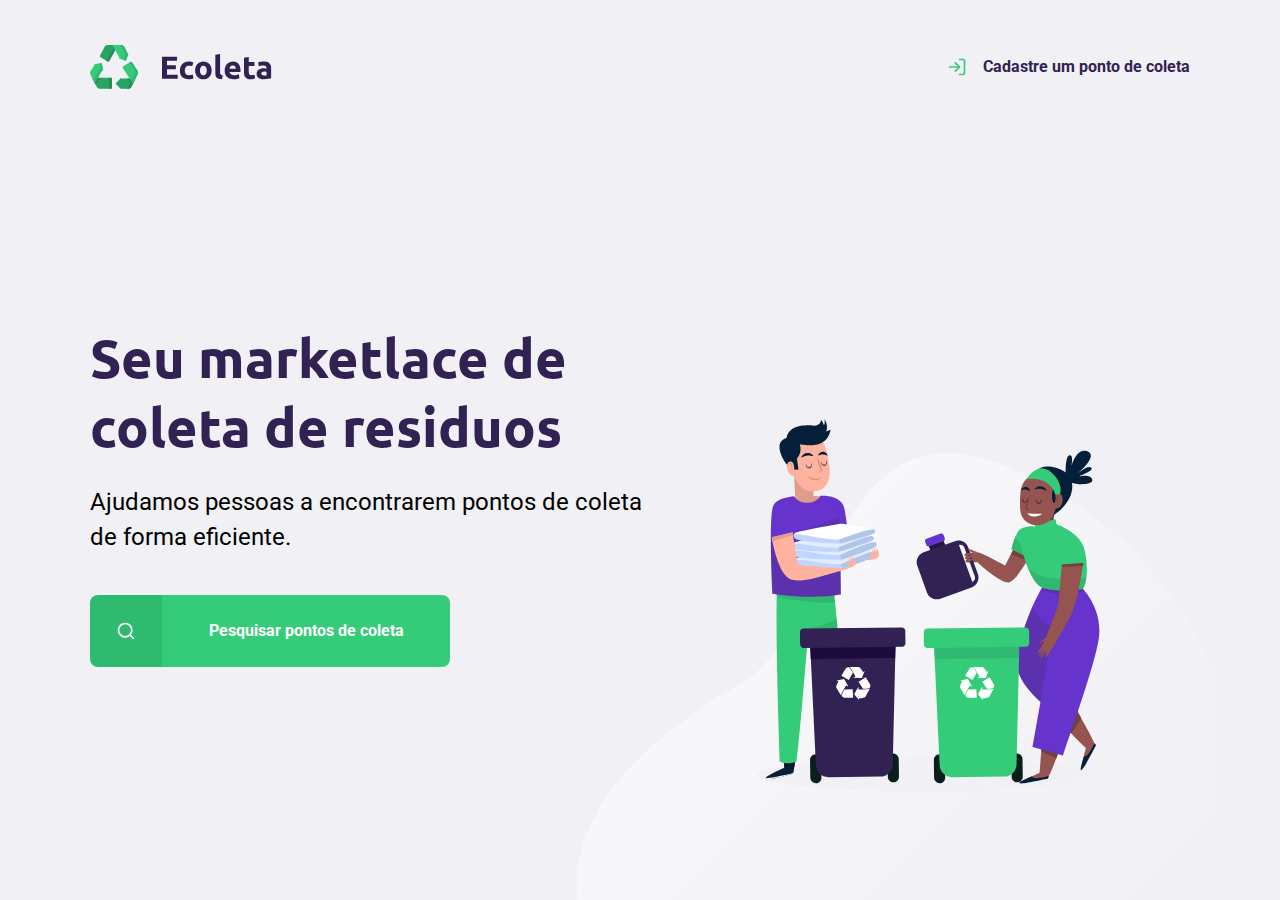
==== index.html @ 972e434b "Home page do Front-end da aplicação" ====
<!DOCTYPE html>
<html lang="pt_br">
  <head>
    <meta charset="UTF-8" />
    <meta name="viewport" content="width=device-width, initial-scale=1.0" />
    <title>Ecoleta</title>

    <link
      href="https://fonts.googleapis.com/css2?family=Roboto:wght@300;700&display=swap"
      rel="stylesheet"
    />
    <link
      href="https://fonts.googleapis.com/css2?family=Ubuntu:wght@700&display=swap"
      rel="stylesheet"
    />

    <link rel="stylesheet" href="/styles/main.css" />
  </head>
  <body>
    <div id="page-home">
      <div class="content">
        <header>
          <img src="/assets/logo.svg" alt="Logomarca" />
          <a href="#">
            <span></span>
            Cadastre um ponto de coleta
          </a>
        </header>

        <main>
          <h1>Seu marketlace de coleta de residuos</h1>

          <p>
            Ajudamos pessoas a encontrarem pontos de coleta de forma eficiente.
          </p>
          <a href="#">
            <span></span>
            <strong>Pesquisar pontos de coleta</strong>  
          </a>
        </main>
      </div>
    </div>
  </body>
</html>
---- styles/main.css ----
:root {
  --title-color: #322153;
  --primary-color: #34cb79;
}

html {
  font-family: Roboto, sans-sarif;
}

* {
  margin: 0;
  padding: 0;
}

body {
  background: #f0f0f5;
  -webkit-font-smoothing: antialiased;
}

a {
  text-decoration: none;
}

h1,
h2,
h3,
h4,
h5,
h6 {
  color: var(--title-color);
  font-family: Ubuntu, sans-sarif;
}

/* BOX MODEL */

#page-home {
  height: 100vh;
  background: url("../assets/home-background.svg") no-repeat center/50%;
  background-position: 45vw bottom;

}

#page-home .content {
  width: 90%;
  max-width: 1100px;
  height: 100%;
  margin: 0 auto;
  display: flex;
  flex-direction: column;
}

#page-home header {
  margin-top: 45px;
  display: flex;
  align-items: center;
  justify-content: space-between;
}

#page-home header a {
  display: flex;
  color: var(--title-color);
  font-weight: 700;
}

#page-home header a span {
  display: flex;
  margin-right: 16px;
  background-image: url("/assets/log-in.svg");
  width: 20px;
  height: 20px;
}

#page-home main {
  max-width: 560px;
  flex: 1;
  height: 600px;
  display: flex;
  flex-direction: column;
  justify-content: center;
  
}

#page-home main h1 {
  font-size: 54px;
}

#page-home main p {
  font-size: 24px;
  line-height: 35px;
  margin-top: 24px;
}

#page-home main a {
  width: 100%;
  max-width: 360px;
  height: 72px;
  border-radius: 8px;
  display: flex;
  align-items: center;
  margin-top: 40px;
  background: var(--primary-color);
  transition: 400ms;
}

#page-home main a:hover {
  background-color: #2fb86e;
}

#page-home main a span {
  width: 72px;
  height: 72px;

  border-top-left-radius: 8px;
  border-bottom-left-radius: 8px;

  background-color: rgba(0, 0, 0, 0.08);

  display: flex;
  align-items: center;
  justify-content: center;
}

#page-home main a span::after {
  content: "";
  background-image: url("../assets/search.svg");

  width: 20px;
  height: 20px;
}

#page-home main a strong {
  flex: 1;
  color: white;
  text-align: center;
}

@media (max-width: 900px) {
  #page-home {
    background-position-x: 120vw;
  }

  #page-home .content {
    align-items: center;
    text-align: center;
  }
  #page-home header a {
    position: absolute;
    bottom: 48px;

    left: 50%;
    transform: translateX(-50%);

  }
  #page-home main {
    align-items: center;
  }
}
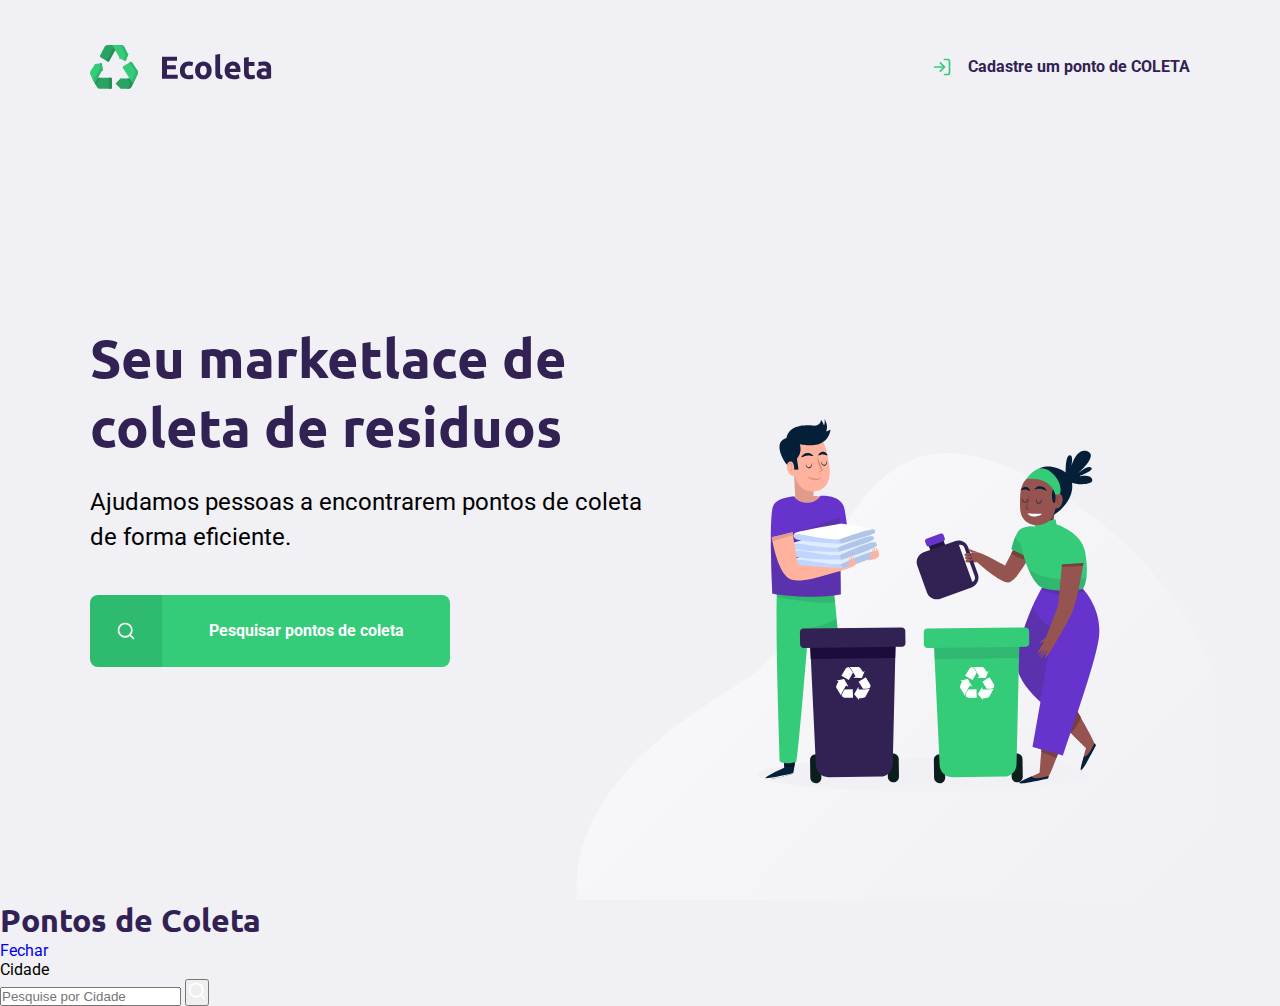
==== commit a4ea0e68: "Editando o index.html" ====
--- a/index.html
+++ b/index.html
@@ -15,15 +15,19 @@
     />
 
     <link rel="stylesheet" href="/styles/main.css" />
+    <link rel="stylesheet" href="/styles/home.css" />
+    <link rel="stylesheet" href="/styles/modal.css" />
+
+    <link rel="stylesheet" href="/styles/responsive.css" />
   </head>
   <body>
     <div id="page-home">
       <div class="content">
         <header>
           <img src="/assets/logo.svg" alt="Logomarca" />
-          <a href="#">
+          <a href="/create-point.html">
             <span></span>
-            Cadastre um ponto de coleta
+            Cadastre um ponto de COLETA
           </a>
         </header>
 
@@ -35,10 +39,32 @@
           </p>
           <a href="#">
             <span></span>
-            <strong>Pesquisar pontos de coleta</strong>  
+            <strong>Pesquisar pontos de coleta</strong>
           </a>
         </main>
       </div>
     </div>
+
+
+    <div id="modal" class="hide">
+      <div class="content">
+        <div class="header">
+          <h1>Pontos de Coleta</h1>
+          <a href="#">Fechar</a>
+        </div>
+        <form action="/search-results.html">
+          <label for="search">Cidade</label>
+          <div class="search field">
+            <input type="text" name="search" placeholder="Pesquise por Cidade">
+            <button>
+              <img src="/assets/search.svg" alt="Buscar">
+            </button>
+          </div>
+        </form>
+      </div>
+    </div>
+
+    <script src="/scripts/index.js"></script>
+
   </body>
 </html>
--- a/styles/main.css
+++ b/styles/main.css
@@ -37,7 +37,6 @@
   height: 100vh;
   background: url("../assets/home-background.svg") no-repeat center/50%;
   background-position: 45vw bottom;
-
 }
 
 #page-home .content {
